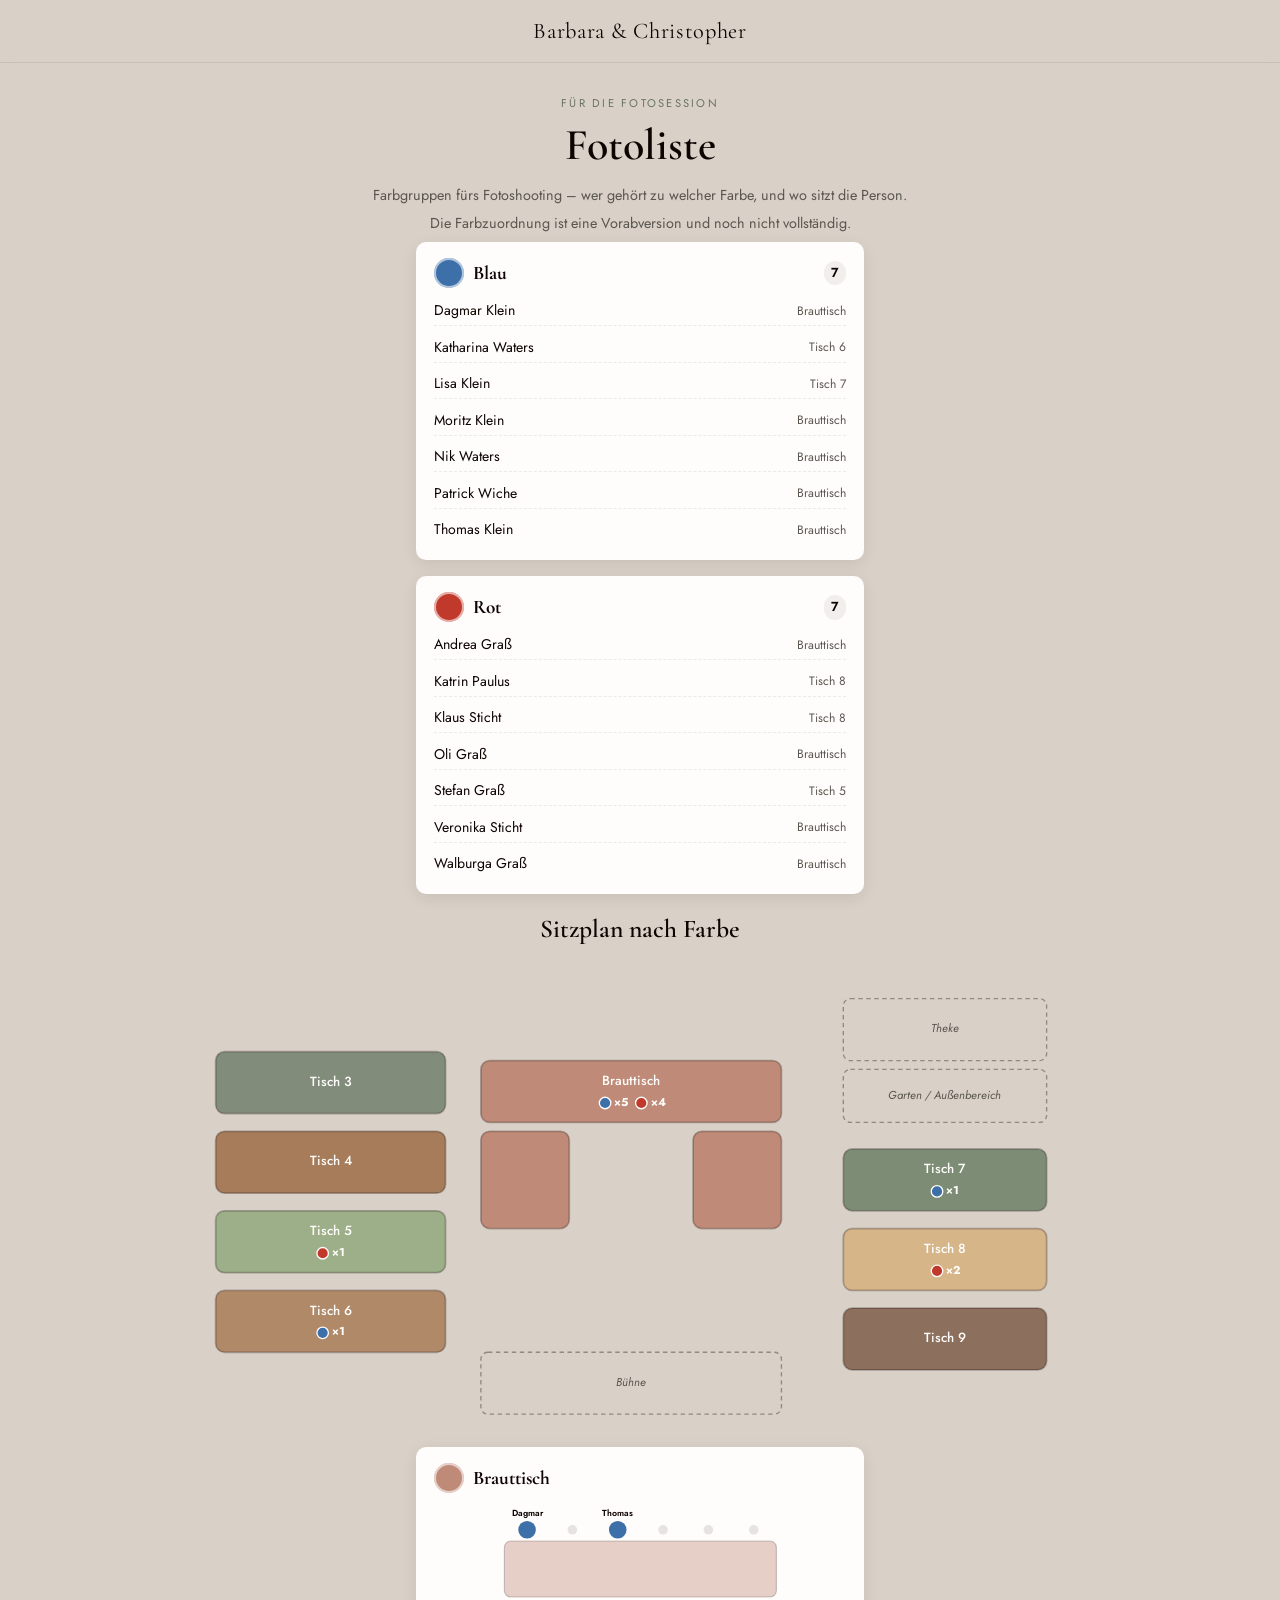
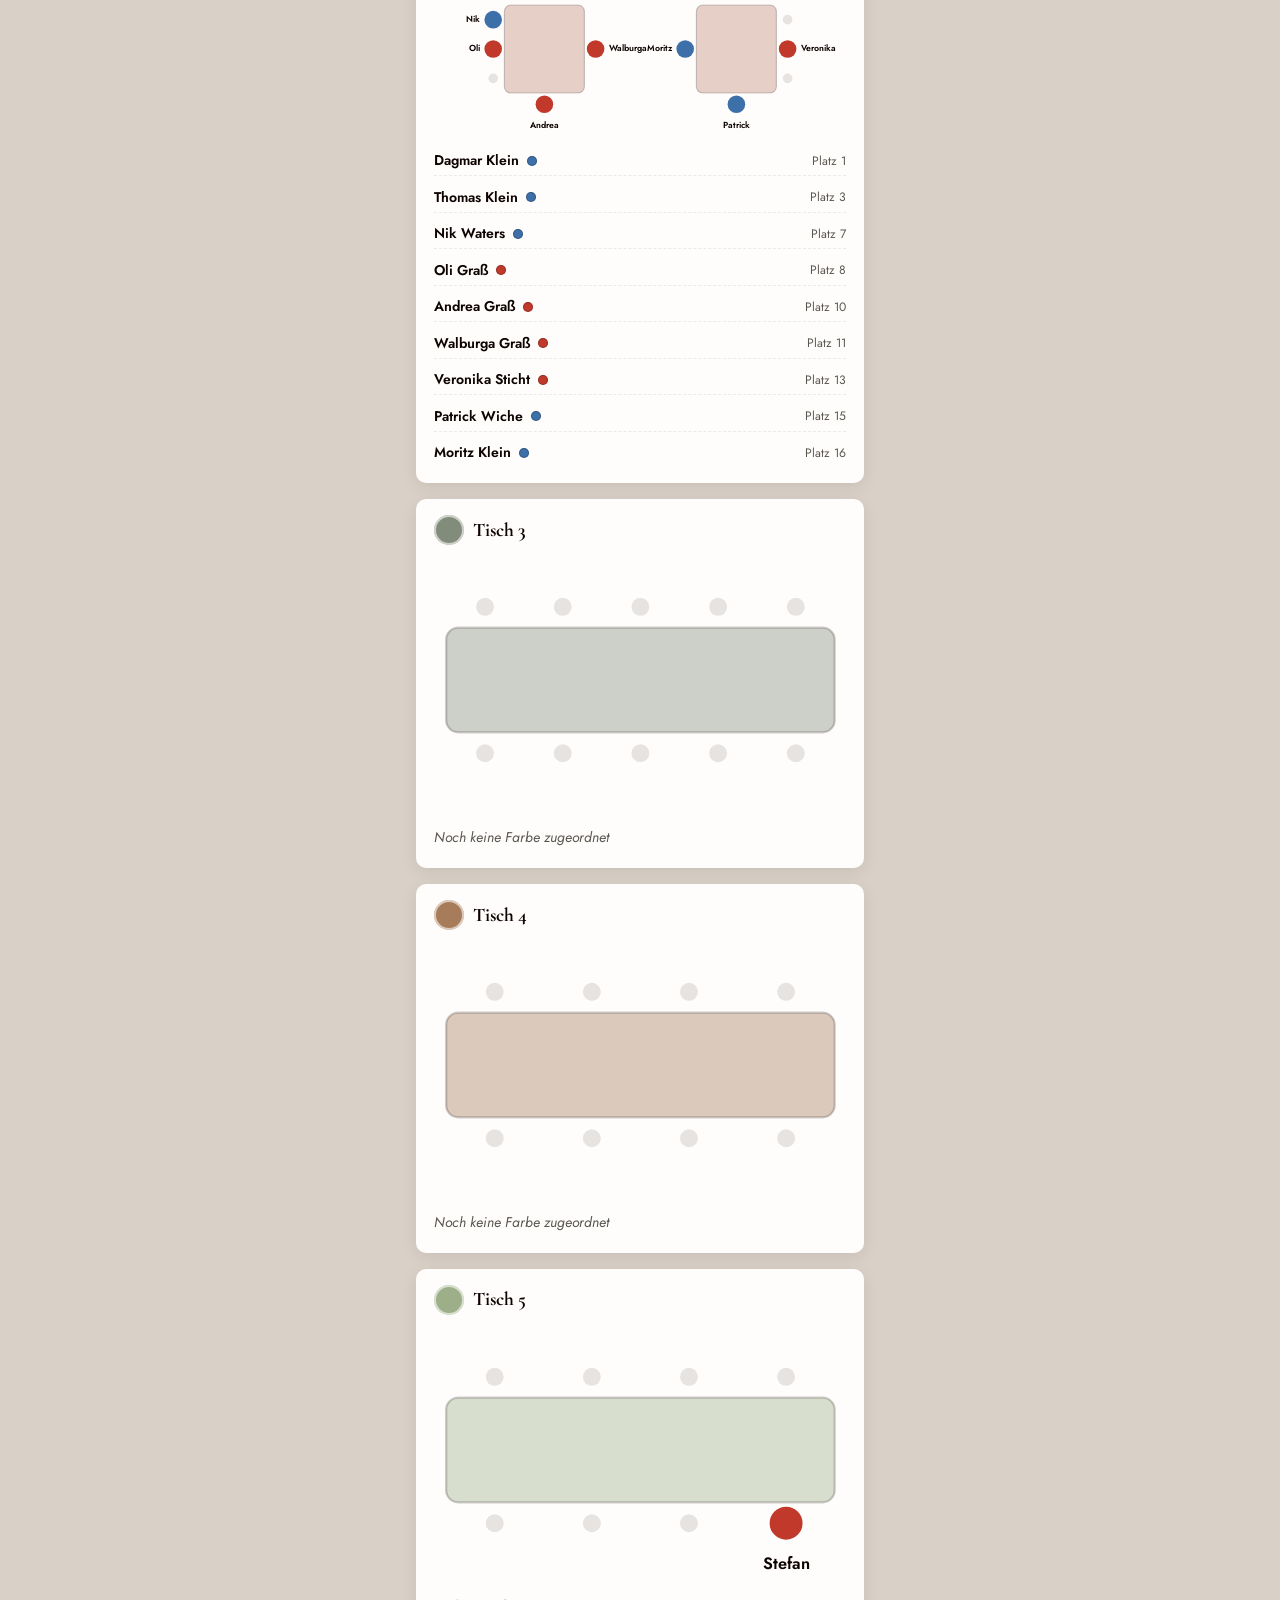
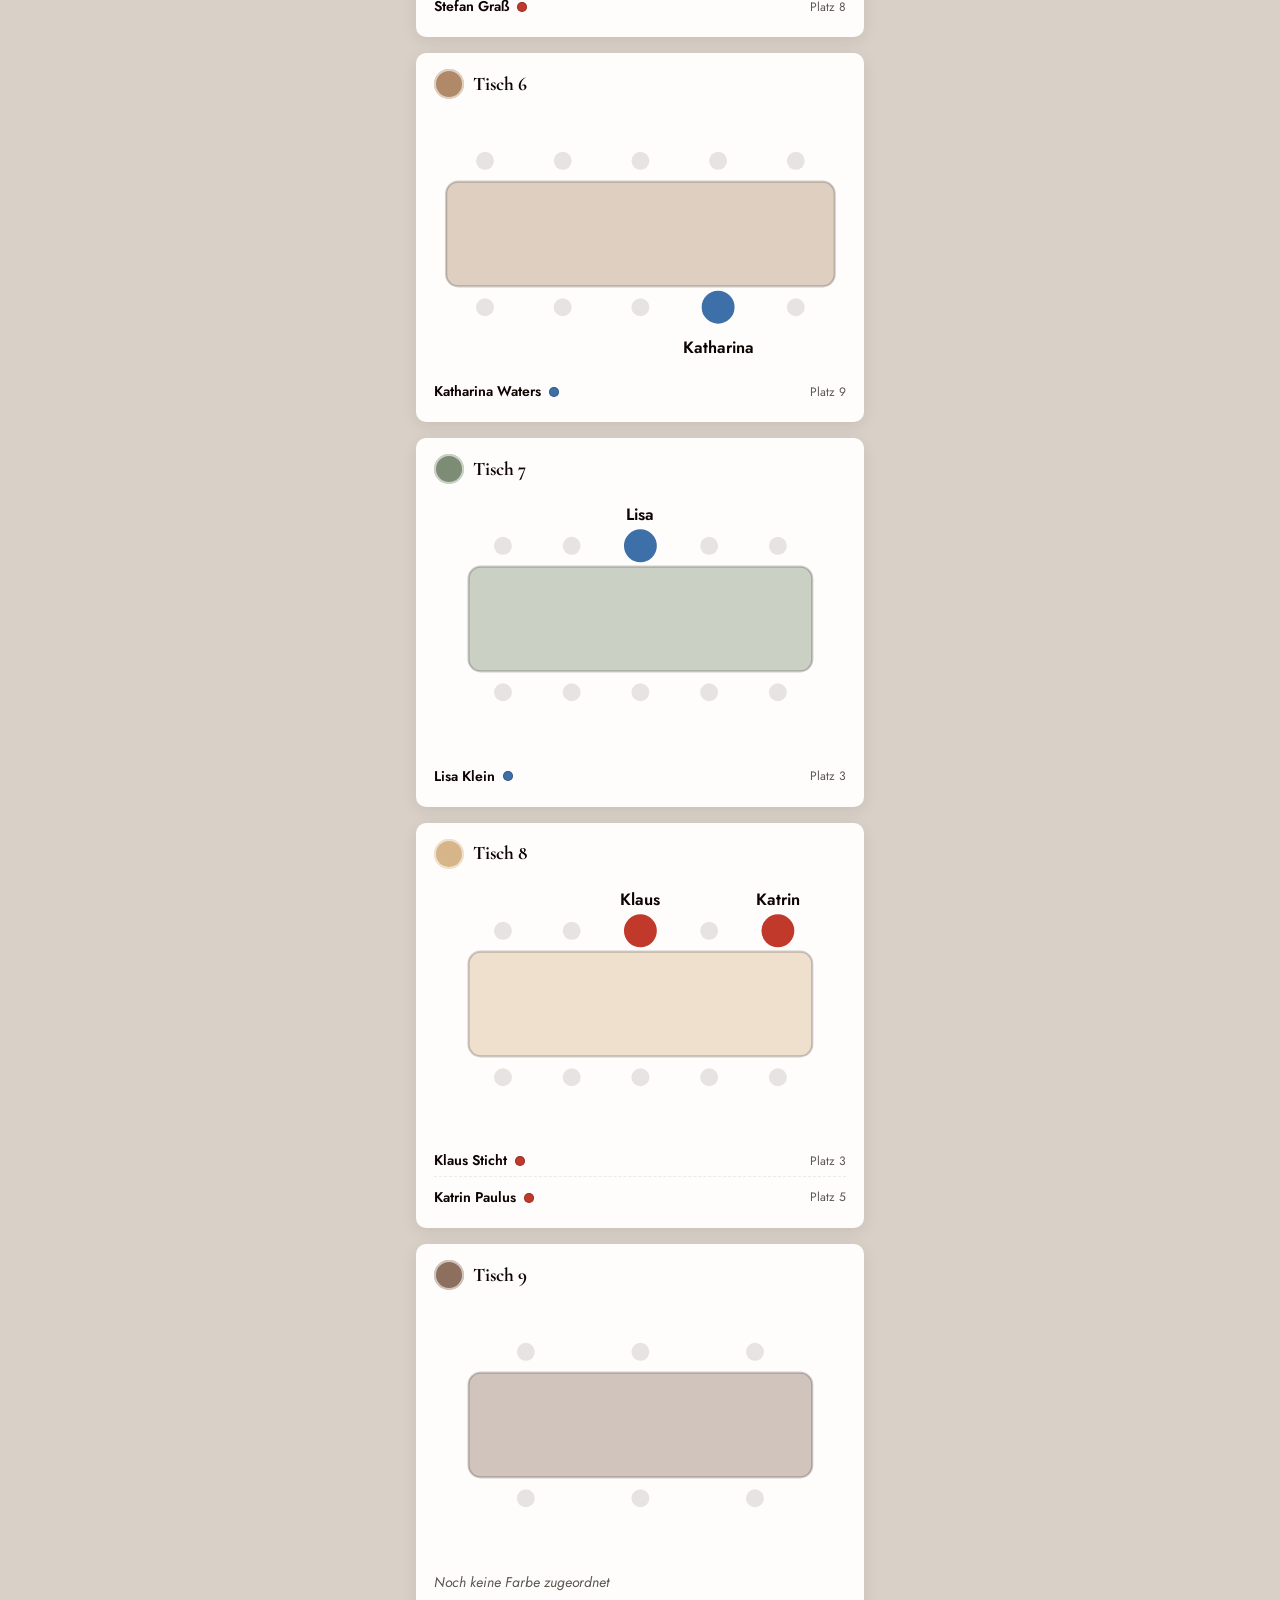
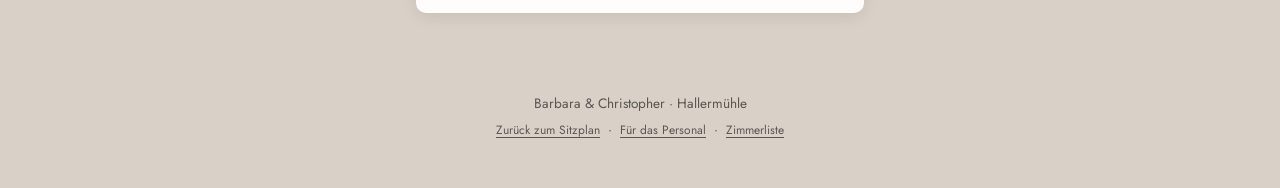
==== fotoliste.html @ c72dbd55 "Add Fotoliste page for photo-session color groups - seating-data.js: add optional colors[] to guests" ====
<!DOCTYPE html>
<html lang="de">
<head>
  <meta charset="UTF-8">
  <meta name="viewport" content="width=device-width, initial-scale=1.0">
  <title>Fotoliste – Barbara & Christopher</title>
  <link rel="stylesheet" href="styles.css">
</head>
<body>
  <header class="site-header">
    <span class="brand">Barbara &amp; Christopher</span>
  </header>

  <main class="wide">
    <div class="page-title">
      <div class="eyebrow">Für die Fotosession</div>
      <h1>Fotoliste</h1>
      <p>Farbgruppen fürs Fotoshooting – wer gehört zu welcher Farbe, und wo sitzt die Person.</p>
      <p class="legend-note">Die Farbzuordnung ist eine Vorabversion und noch nicht vollständig.</p>
    </div>

    <div class="staff-tables" id="color-groups"></div>

    <div class="page-title" style="padding-top: 1rem;">
      <h1 style="font-size: 1.6rem;">Sitzplan nach Farbe</h1>
    </div>

    <div class="floorplan-wrap">
      <svg id="photo-floorplan-svg" viewBox="0 0 1000 520" role="img" aria-label="Übersicht: Fotogruppen-Farben je Tisch"></svg>
    </div>

    <div class="staff-tables" id="photo-tables"></div>
  </main>

  <footer class="site-footer">
    Barbara &amp; Christopher · Hallermühle<br>
    <a href="index.html" class="staff-link">Zurück zum Sitzplan</a>
    &nbsp;·&nbsp;
    <a href="personal.html" class="staff-link">Für das Personal</a>
    &nbsp;·&nbsp;
    <a href="zimmerliste.html" class="staff-link">Zimmerliste</a>
  </footer>

  <script src="seating-data.js"></script>
  <script src="fotoliste.js"></script>
</body>
</html>
---- styles.css ----
@import url("https://fonts.googleapis.com/css2?family=Cormorant+Garamond:ital,wght@0,400;0,600;1,500&family=Jost:wght@400;500;600&display=swap");

:root {
  --sage-dark: #697363;
  --sage: #828c7b;
  --cream: #d9d0c7;
  --rose: #bf8b78;
  --ink: #0d0300;

  --bg: var(--cream);
  --surface: #fffdfb;
  --text: var(--ink);
  --text-muted: #5a5650;
  --accent: var(--rose);
  --accent-dark: var(--sage-dark);

  --font-display: "Cormorant Garamond", serif;
  --font-body: "Jost", system-ui, sans-serif;

  --radius: 10px;
  --shadow: 0 4px 16px rgba(13, 3, 0, 0.08);
}

* {
  box-sizing: border-box;
  margin: 0;
  padding: 0;
}

html {
  scroll-behavior: smooth;
  overflow-x: hidden;
}

body {
  font-family: var(--font-body);
  color: var(--text);
  background: var(--bg);
  line-height: 1.5;
  -webkit-font-smoothing: antialiased;
  overflow-x: hidden;
  width: 100%;
}

a {
  color: inherit;
}

img {
  max-width: 100%;
  display: block;
}

/* ---------- Layout shell ---------- */

.site-header {
  position: sticky;
  top: 0;
  z-index: 20;
  display: flex;
  align-items: center;
  justify-content: center;
  padding: 0.9rem 1.25rem;
  background: rgba(217, 208, 199, 0.92);
  backdrop-filter: blur(6px);
  border-bottom: 1px solid rgba(13, 3, 0, 0.08);
}

.site-header .brand {
  font-family: var(--font-display);
  font-size: 1.4rem;
  letter-spacing: 0.03em;
}

main {
  max-width: 720px;
  margin: 0 auto;
  padding: 0 1rem 3rem;
}

main.wide {
  max-width: 1000px;
}

footer.site-footer {
  text-align: center;
  padding: 2rem 1rem 3rem;
  color: var(--text-muted);
  font-size: 0.85rem;
}

.staff-link {
  display: inline-block;
  margin-top: 0.5rem;
  font-size: 0.75rem;
  color: var(--text-muted);
  text-decoration: underline;
  text-underline-offset: 3px;
}

/* ---------- Sitzplan page ---------- */

.page-title {
  text-align: center;
  padding: 2rem 1rem 0.5rem;
}

.page-title .eyebrow {
  text-transform: uppercase;
  letter-spacing: 0.2em;
  font-size: 0.7rem;
  color: var(--accent-dark);
}

.page-title h1 {
  font-family: var(--font-display);
  font-size: clamp(2rem, 7vw, 2.75rem);
  font-weight: 600;
}

.page-title p {
  color: var(--text-muted);
  font-size: 0.9rem;
  margin-top: 0.4rem;
}

.search-wrap {
  position: sticky;
  top: 62px;
  z-index: 15;
  background: var(--bg);
  padding: 1rem 0 0.75rem;
}

.search-box {
  position: relative;
  max-width: 480px;
  margin: 0 auto;
}

.search-box input {
  width: 100%;
  font-family: var(--font-body);
  font-size: 1rem;
  padding: 0.85rem 1rem 0.85rem 2.6rem;
  border-radius: 999px;
  border: 1.5px solid rgba(13, 3, 0, 0.15);
  background: var(--surface);
  color: var(--text);
  box-shadow: var(--shadow);
}

.search-box input:focus {
  outline: none;
  border-color: var(--accent);
}

.search-box svg {
  position: absolute;
  left: 0.95rem;
  top: 50%;
  transform: translateY(-50%);
  width: 18px;
  height: 18px;
  color: var(--text-muted);
  pointer-events: none;
}

.search-results {
  max-width: 480px;
  margin: 0.6rem auto 0;
}

.search-result-card {
  display: flex;
  align-items: center;
  gap: 0.85rem;
  background: var(--surface);
  border-radius: var(--radius);
  box-shadow: var(--shadow);
  padding: 0.8rem 1rem;
  margin-bottom: 0.5rem;
  cursor: pointer;
  border: 1.5px solid transparent;
  transition: border-color 0.15s ease;
}

.search-result-card:hover,
.search-result-card:focus-visible {
  border-color: var(--accent);
}

.result-swatch {
  width: 30px;
  height: 30px;
  border-radius: 50%;
  flex-shrink: 0;
  box-shadow: inset 0 0 0 2px rgba(255, 255, 255, 0.6);
}

.result-info .result-name {
  font-weight: 500;
  font-size: 0.95rem;
}

.result-info .result-table {
  font-size: 0.82rem;
  color: var(--text-muted);
}

.result-tags {
  margin-left: auto;
  display: flex;
  gap: 0.3rem;
  flex-wrap: wrap;
}

.tag {
  font-size: 0.68rem;
  padding: 0.15rem 0.5rem;
  border-radius: 999px;
  background: rgba(105, 115, 99, 0.14);
  color: var(--accent-dark);
  white-space: nowrap;
}

.no-results {
  text-align: center;
  color: var(--text-muted);
  font-size: 0.9rem;
  padding: 0.75rem;
}

.floorplan-wrap {
  max-width: 900px;
  margin: 1.5rem auto 0;
  padding: 0 0.5rem;
  overflow-x: auto;
}

.floorplan-wrap svg {
  width: 100%;
  height: auto;
  min-width: 480px;
}

.table-shape {
  cursor: pointer;
  stroke: rgba(13, 3, 0, 0.25);
  stroke-width: 2;
  transition: filter 0.15s ease, transform 0.2s ease;
  transform-origin: center;
}

.table-shape:hover {
  filter: brightness(1.08);
}

.table-shape.highlighted {
  animation: pulse-glow 1.1s ease-in-out infinite;
  stroke: var(--ink);
  stroke-width: 3;
}

@keyframes pulse-glow {
  0%, 100% { filter: brightness(1) drop-shadow(0 0 0 rgba(13,3,0,0)); }
  50% { filter: brightness(1.18) drop-shadow(0 0 10px rgba(13,3,0,0.35)); }
}

.table-label {
  font-family: var(--font-body);
  font-size: 15px;
  font-weight: 500;
  fill: var(--surface);
  pointer-events: none;
  text-anchor: middle;
  dominant-baseline: middle;
}

.table-sublabel {
  font-family: var(--font-body);
  font-size: 11px;
  fill: rgba(255, 255, 255, 0.85);
  pointer-events: none;
  text-anchor: middle;
  dominant-baseline: middle;
}

.landmark-shape {
  fill: none;
  stroke: rgba(13, 3, 0, 0.35);
  stroke-width: 1.5;
  stroke-dasharray: 5 4;
}

.landmark-label {
  font-family: var(--font-body);
  font-size: 13px;
  font-style: italic;
  fill: var(--text-muted);
  text-anchor: middle;
  dominant-baseline: middle;
}

.legend-note {
  text-align: center;
  font-size: 0.82rem;
  color: var(--text-muted);
  margin: 0.75rem auto 0;
  max-width: 480px;
}

.table-detail {
  max-width: 480px;
  margin: 1.25rem auto 0;
  background: var(--surface);
  border-radius: var(--radius);
  box-shadow: var(--shadow);
  padding: 1.1rem 1.2rem;
  display: none;
}

.table-detail.visible {
  display: block;
}

.table-detail-header {
  display: flex;
  align-items: center;
  gap: 0.6rem;
  margin-bottom: 0.6rem;
}

.table-detail-header .result-swatch {
  width: 22px;
  height: 22px;
}

.table-detail-header h3 {
  font-family: var(--font-display);
  font-size: 1.3rem;
}

.table-detail-header .cap {
  margin-left: auto;
  font-size: 0.8rem;
  color: var(--text-muted);
}

.seat-diagram-wrap {
  margin: 0 -0.2rem 0.9rem;
}

#seat-diagram-svg {
  width: 100%;
  height: auto;
  max-height: 320px;
  display: block;
}

.seat-table-shape {
  fill-opacity: 0.5;
  stroke: rgba(13, 3, 0, 0.2);
  stroke-width: 1.5;
}

.seat-circle {
  fill: var(--surface);
  stroke: var(--accent-dark);
  stroke-width: 2;
}

.seat-circle.seat-empty {
  fill: transparent;
  stroke: rgba(13, 3, 0, 0.25);
  stroke-dasharray: 2 2;
}

.seat-circle.seat-highlighted {
  fill: var(--accent);
  stroke: var(--ink);
  stroke-width: 2.5;
  animation: pulse-glow 1.1s ease-in-out infinite;
}

.seat-label {
  font-family: var(--font-body);
  font-size: 10px;
  fill: var(--text);
  pointer-events: none;
}

.seat-label-highlighted {
  font-weight: 600;
  font-size: 11px;
  fill: var(--ink);
}

.guest-highlighted {
  font-weight: 600;
  color: var(--ink);
}

.table-guest-list {
  list-style: none;
  display: grid;
  gap: 0.4rem;
}

.table-guest-list li {
  display: flex;
  align-items: center;
  gap: 0.5rem;
  font-size: 0.9rem;
  padding: 0.25rem 0;
  border-bottom: 1px dashed rgba(13, 3, 0, 0.08);
}

.table-guest-list li:last-child {
  border-bottom: none;
}

.directory-toggle {
  display: block;
  text-align: center;
  margin: 2rem auto 0;
  background: none;
  border: none;
  color: var(--accent-dark);
  font-family: var(--font-body);
  font-size: 0.9rem;
  text-decoration: underline;
  text-underline-offset: 3px;
  cursor: pointer;
}

.directory {
  display: none;
  margin-top: 1.25rem;
}

.directory.visible {
  display: block;
}

.directory-table {
  margin-bottom: 1.5rem;
}

.directory-table h3 {
  font-family: var(--font-display);
  font-size: 1.15rem;
  display: flex;
  align-items: center;
  gap: 0.5rem;
  margin-bottom: 0.5rem;
}

@media (max-width: 400px) {
  .site-header .brand {
    font-size: 1.15rem;
  }
}

/* ---------- Staff page ---------- */

:root {
  --vegan: #4f7942;
  --veggie: #cb8a3d;
}

.staff-summary {
  display: flex;
  justify-content: center;
  gap: 0.75rem;
  max-width: 480px;
  margin: 0 auto 1.5rem;
  padding: 0 1rem;
}

.staff-stat {
  flex: 1;
  background: var(--surface);
  border-radius: var(--radius);
  box-shadow: var(--shadow);
  padding: 0.75rem 0.5rem;
  text-align: center;
}

.staff-stat strong {
  display: block;
  font-family: var(--font-display);
  font-size: 1.6rem;
  color: var(--text);
}

.staff-stat span {
  font-size: 0.72rem;
  color: var(--text-muted);
}

.staff-stat-vegan strong {
  color: var(--vegan);
}

.staff-stat-veggie strong {
  color: var(--veggie);
}

.staff-tables {
  display: grid;
  gap: 1rem;
  max-width: 480px;
  margin: 0 auto;
  padding: 0 1rem;
}

.staff-card {
  background: var(--surface);
  border-radius: var(--radius);
  box-shadow: var(--shadow);
  padding: 1rem 1.1rem;
}

.staff-card-header {
  display: flex;
  align-items: center;
  gap: 0.6rem;
  margin-bottom: 0.5rem;
}

.staff-card-header h3 {
  font-family: var(--font-display);
  font-size: 1.2rem;
}

.staff-card-counts {
  margin-left: auto;
  display: flex;
  gap: 0.4rem;
  white-space: nowrap;
}

.staff-card-count {
  font-size: 0.82rem;
  font-weight: 600;
  padding: 0.15rem 0.45rem;
  border-radius: 999px;
  background: rgba(13, 3, 0, 0.06);
  color: var(--text);
}

.staff-card-count-vegan {
  background: rgba(79, 121, 66, 0.14);
  color: var(--vegan);
}

.staff-card-count-veggie {
  background: rgba(203, 138, 61, 0.16);
  color: var(--veggie);
}

.diet-badge {
  font-size: 0.75rem;
  font-weight: 600;
  padding: 0.2rem 0.55rem;
  border-radius: 999px;
  white-space: nowrap;
}

.diet-badge-vegan {
  background: rgba(79, 121, 66, 0.16);
  color: var(--vegan);
}

.diet-badge-veggie {
  background: rgba(203, 138, 61, 0.18);
  color: var(--veggie);
}

.staff-diagram {
  width: 100%;
  height: auto;
  max-height: 260px;
  display: block;
  margin-bottom: 0.6rem;
}

.staff-table-shape {
  fill-opacity: 0.4;
  stroke: rgba(13, 3, 0, 0.2);
  stroke-width: 1.5;
}

.staff-seat-circle {
  fill: rgba(13, 3, 0, 0.12);
  stroke: none;
}

.staff-seat-circle.staff-seat-vegan {
  fill: var(--vegan);
  stroke: var(--ink);
  stroke-width: 1.5;
}

.staff-seat-circle.staff-seat-veggie {
  fill: var(--veggie);
  stroke: var(--ink);
  stroke-width: 1.5;
}

.staff-seat-label {
  font-family: var(--font-body);
  font-size: 11px;
  font-weight: 600;
  fill: var(--text);
  pointer-events: none;
}

.staff-list {
  list-style: none;
  display: grid;
  gap: 0.4rem;
}

.staff-list li {
  display: flex;
  align-items: center;
  gap: 0.5rem;
  font-size: 0.88rem;
  padding: 0.25rem 0;
  border-bottom: 1px dashed rgba(13, 3, 0, 0.08);
}

.staff-list li:last-child {
  border-bottom: none;
}

.staff-list-empty {
  color: var(--text-muted);
  font-style: italic;
  font-size: 0.85rem;
}

.staff-seat {
  margin-left: auto;
  font-size: 0.76rem;
  color: var(--text-muted);
  white-space: nowrap;
}

#staff-floorplan-svg .table-shape,
#photo-floorplan-svg .table-shape {
  cursor: default;
}

#staff-floorplan-svg .table-shape:hover,
#photo-floorplan-svg .table-shape:hover {
  filter: none;
}

.overview-badge-count {
  font-family: var(--font-body);
  font-size: 13px;
  font-weight: 700;
  fill: var(--surface);
  dominant-baseline: middle;
}

.diet-icon {
  width: 14px;
  height: 14px;
  vertical-align: -2px;
  display: inline-block;
}

.color-dot {
  width: 10px;
  height: 10px;
  border-radius: 50%;
  flex-shrink: 0;
  box-shadow: inset 0 0 0 1px rgba(13, 3, 0, 0.25);
}

.photo-seat-circle,
.photo-seat-slice {
  stroke: none;
}

.photo-seat-outline {
  fill: none;
  stroke: var(--ink);
  stroke-width: 1.5;
}

.photo-seat-empty {
  fill: rgba(13, 3, 0, 0.1);
}
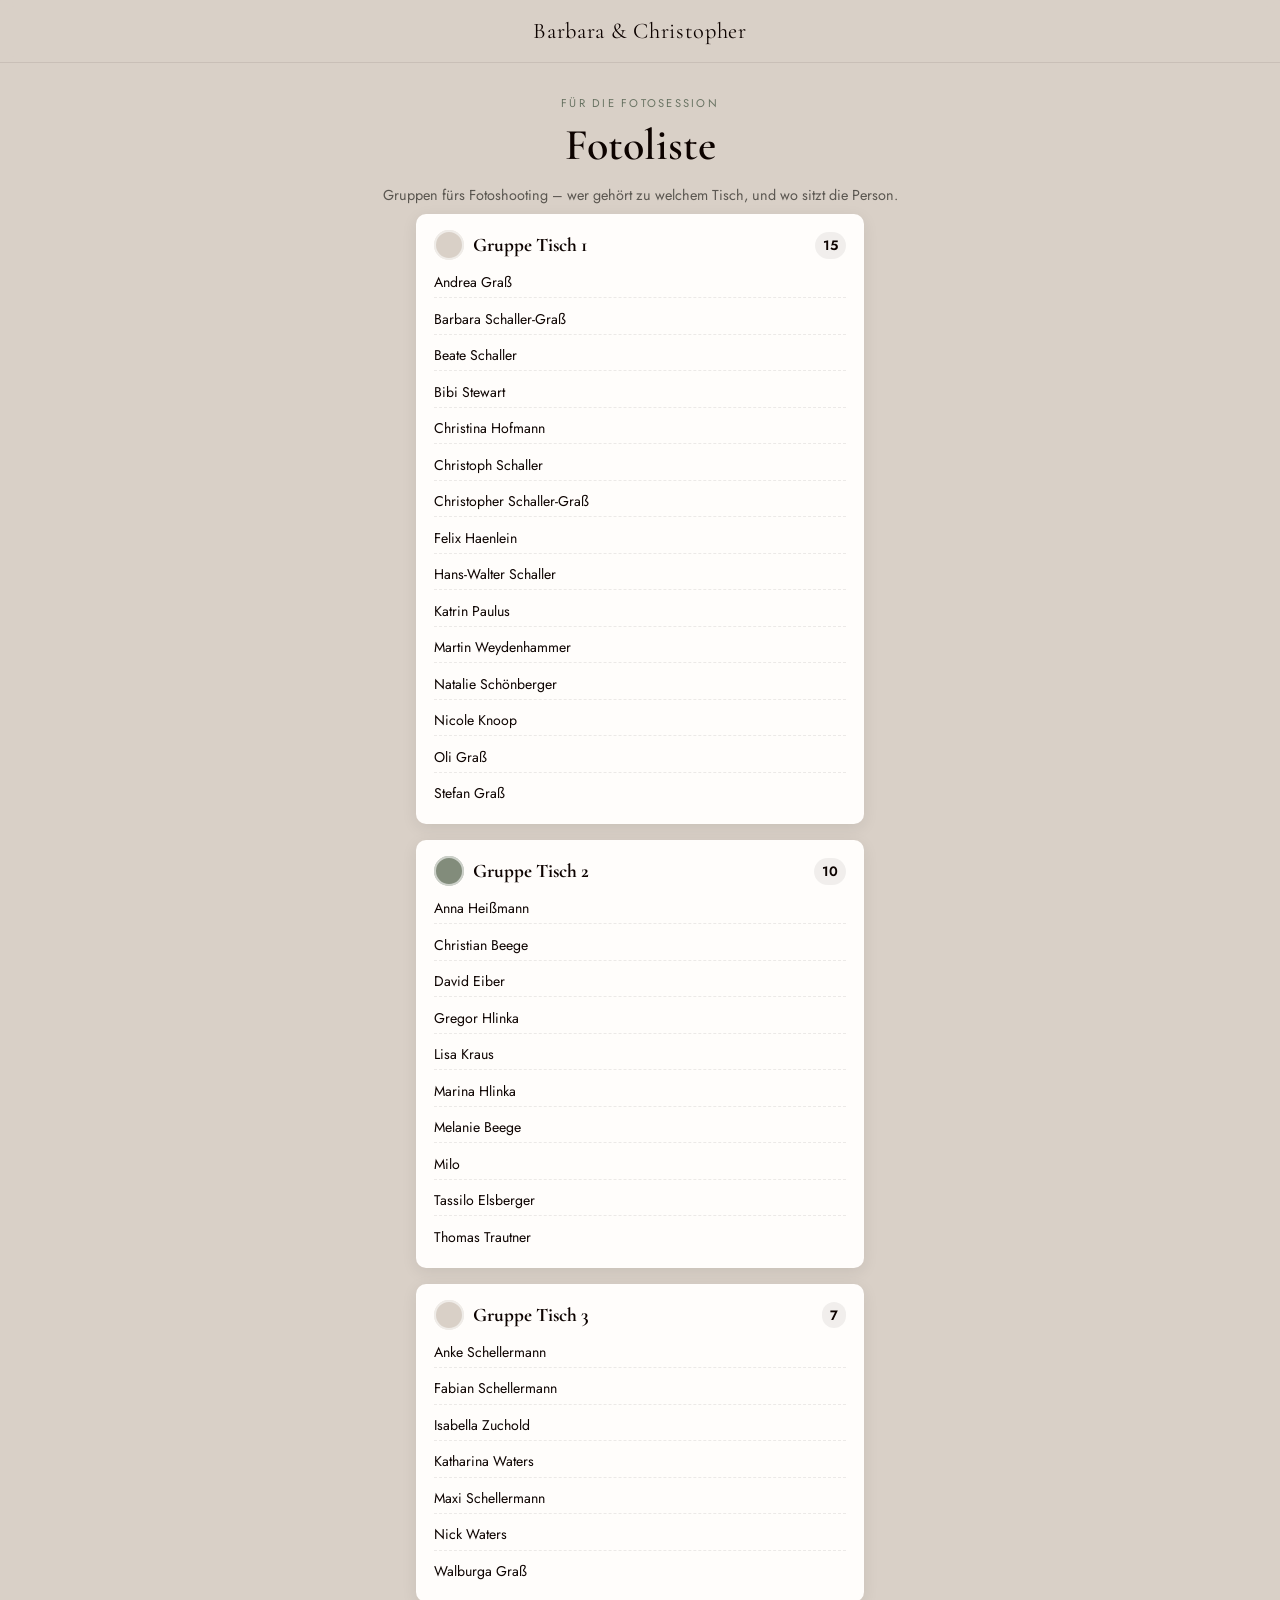
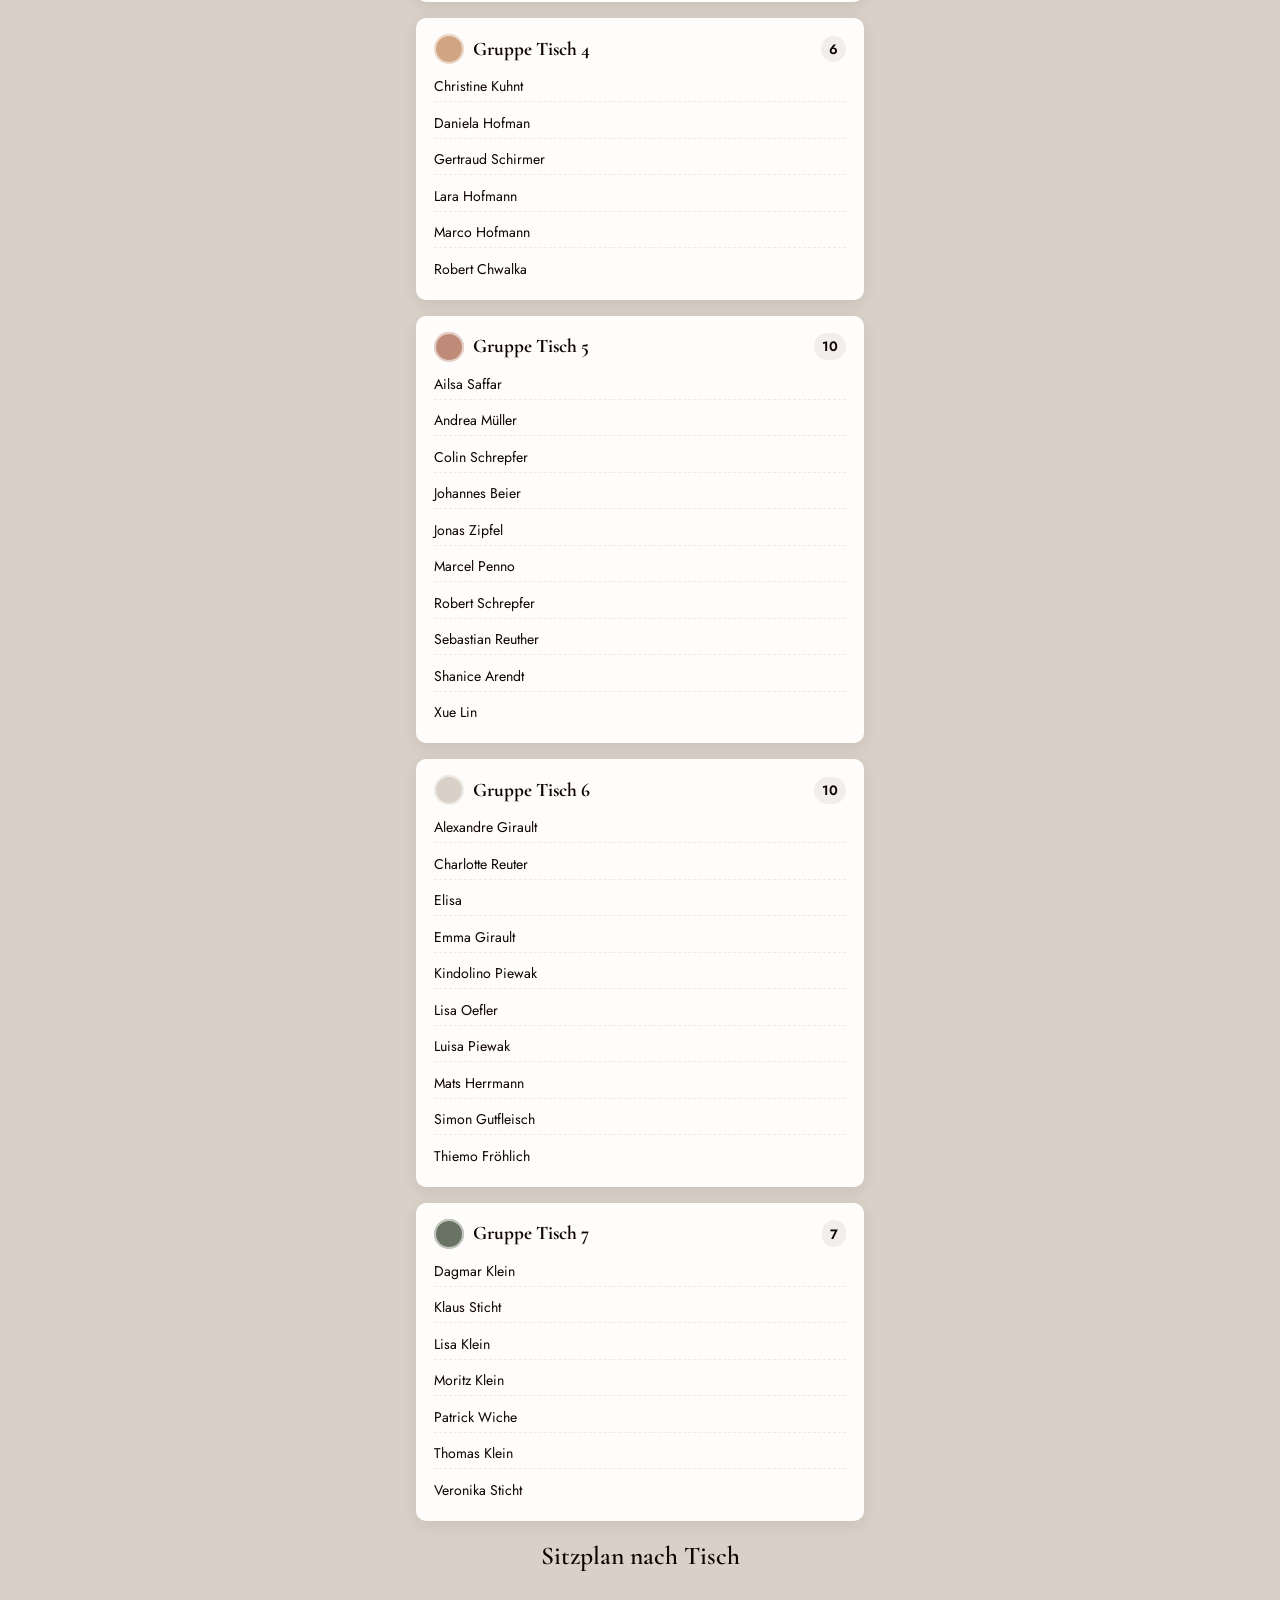
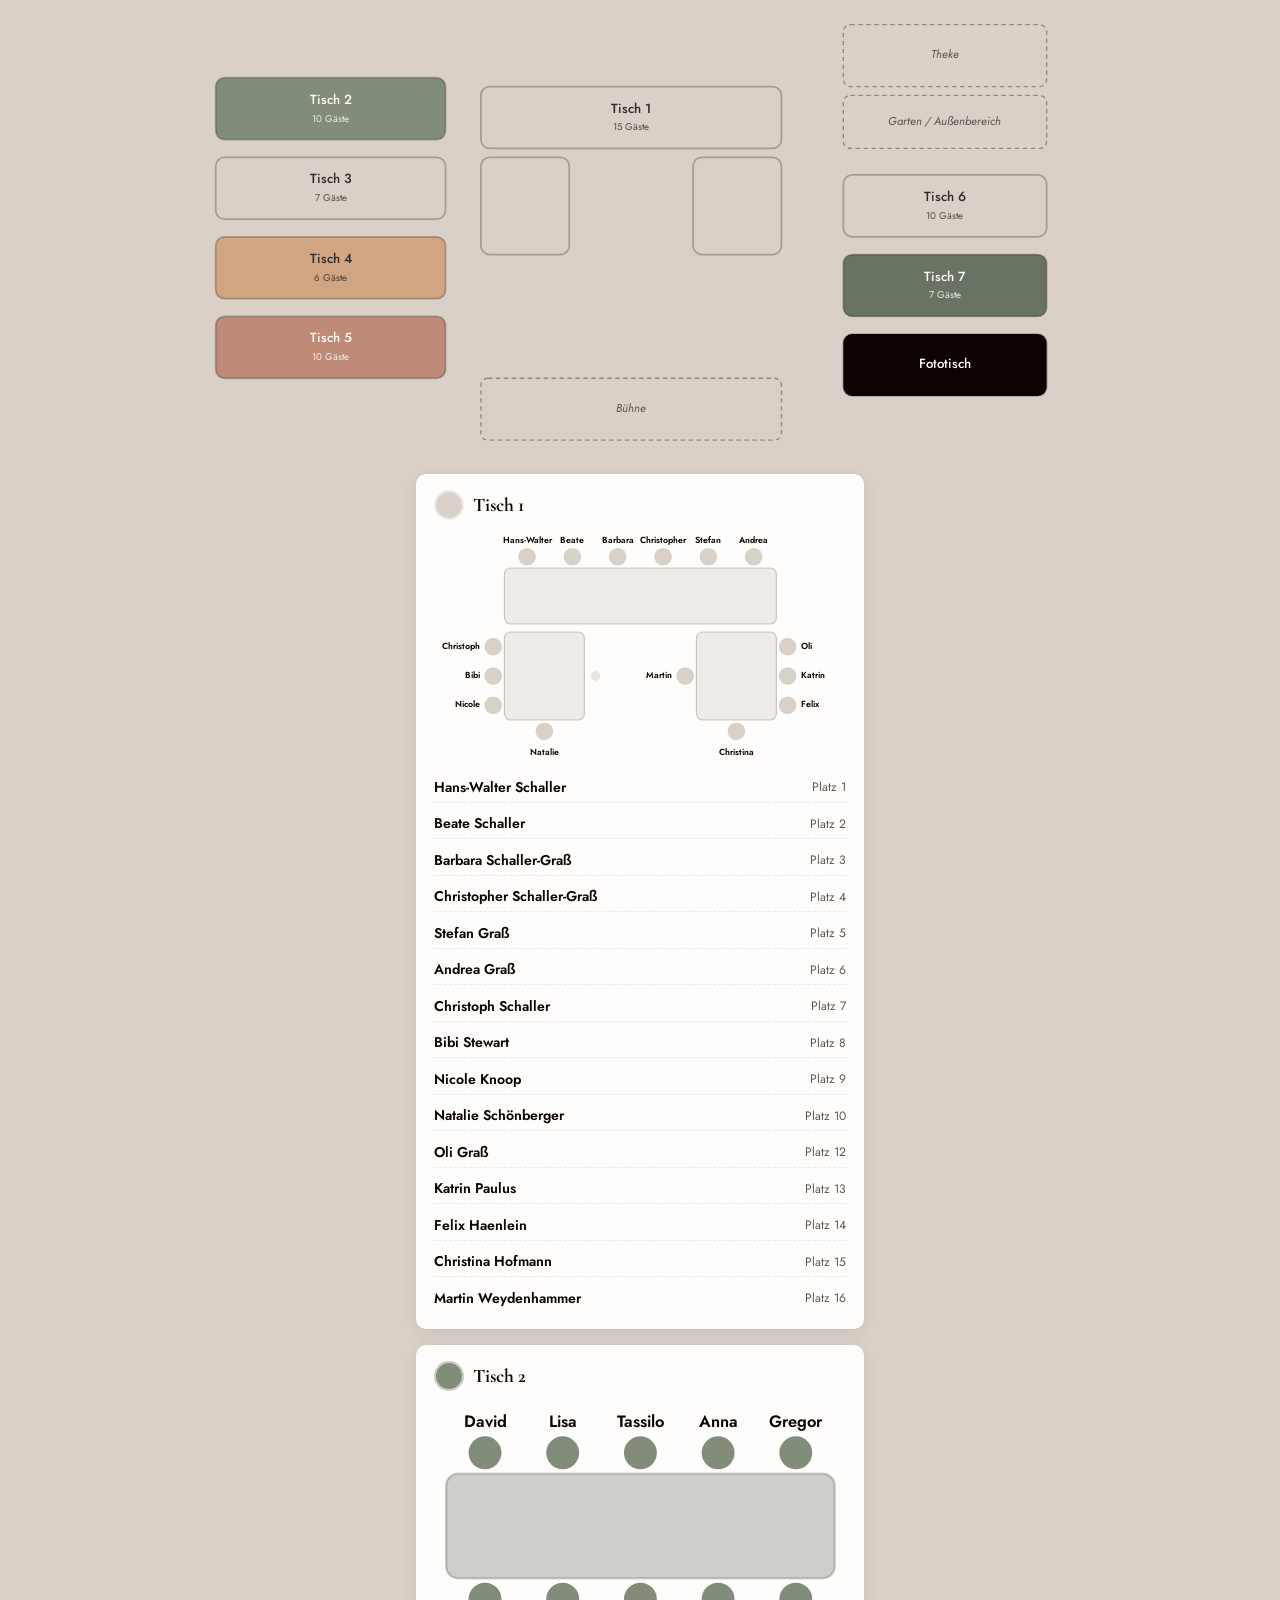
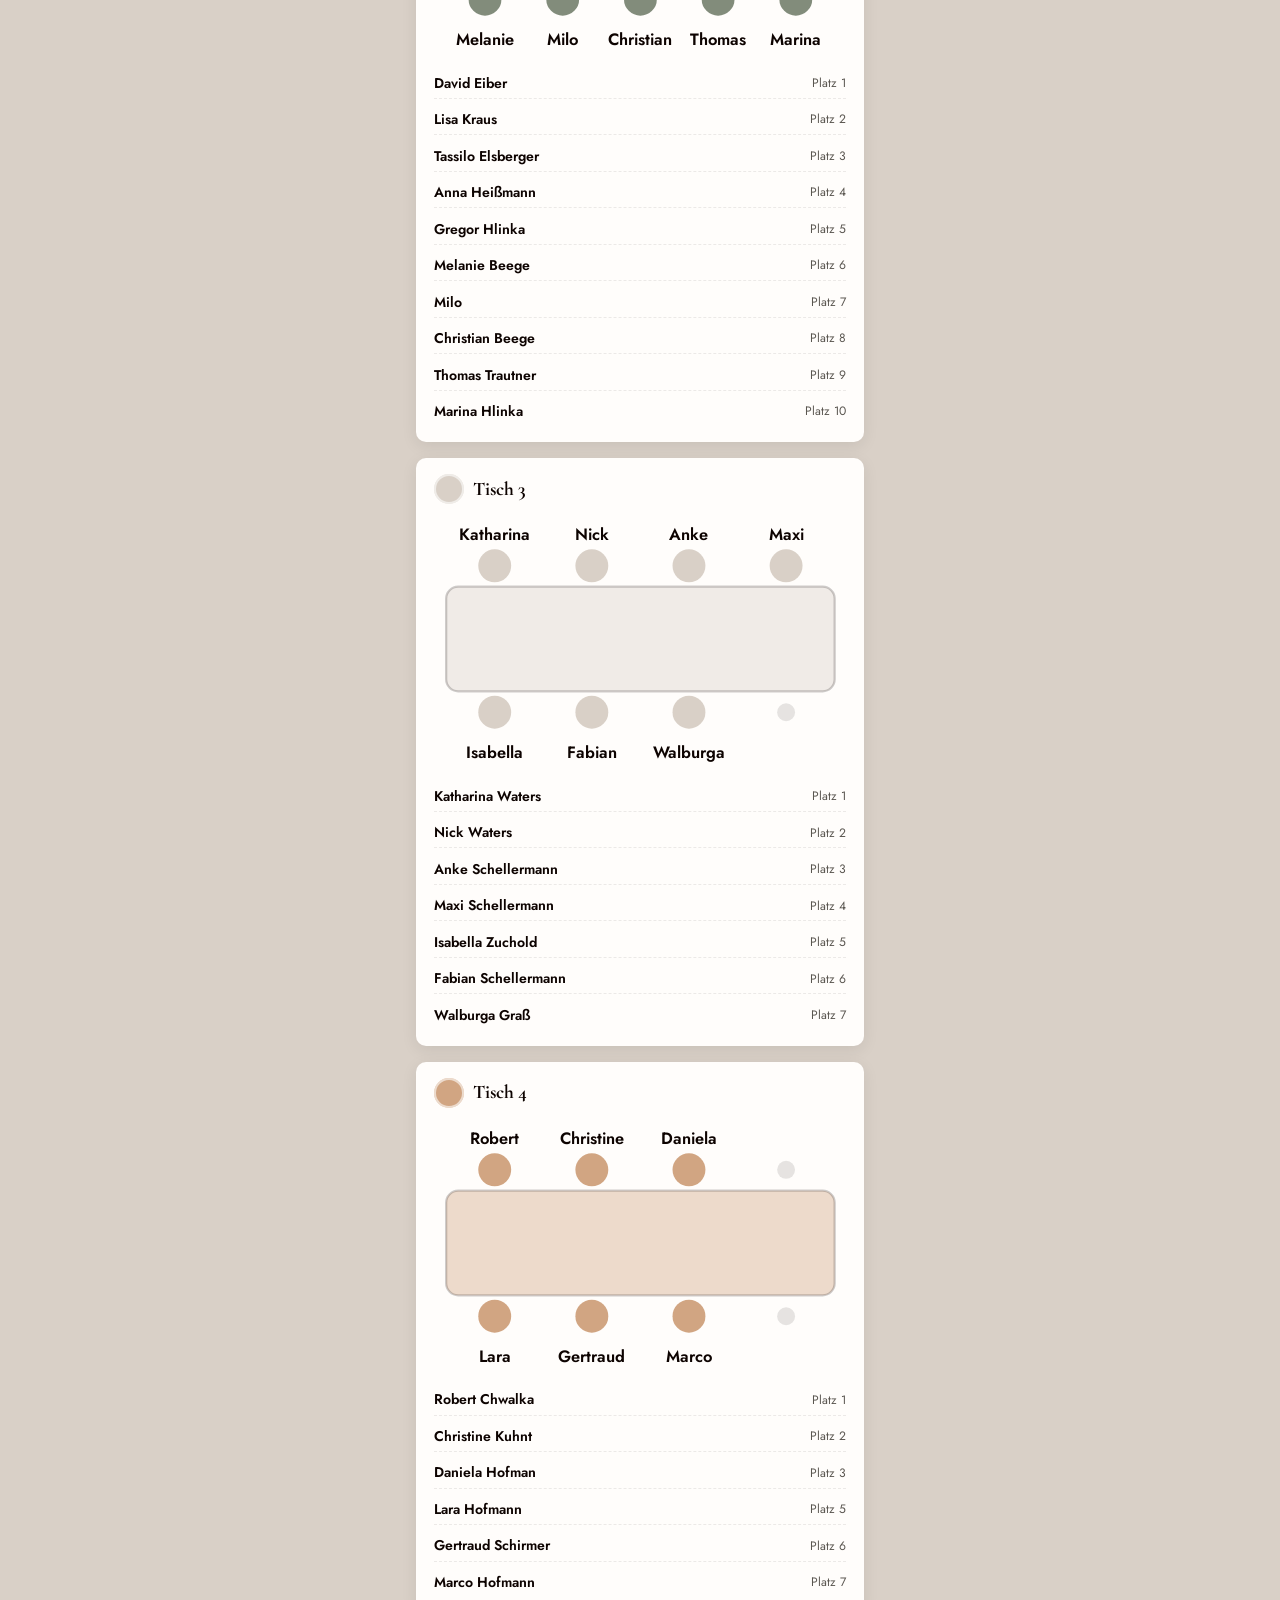
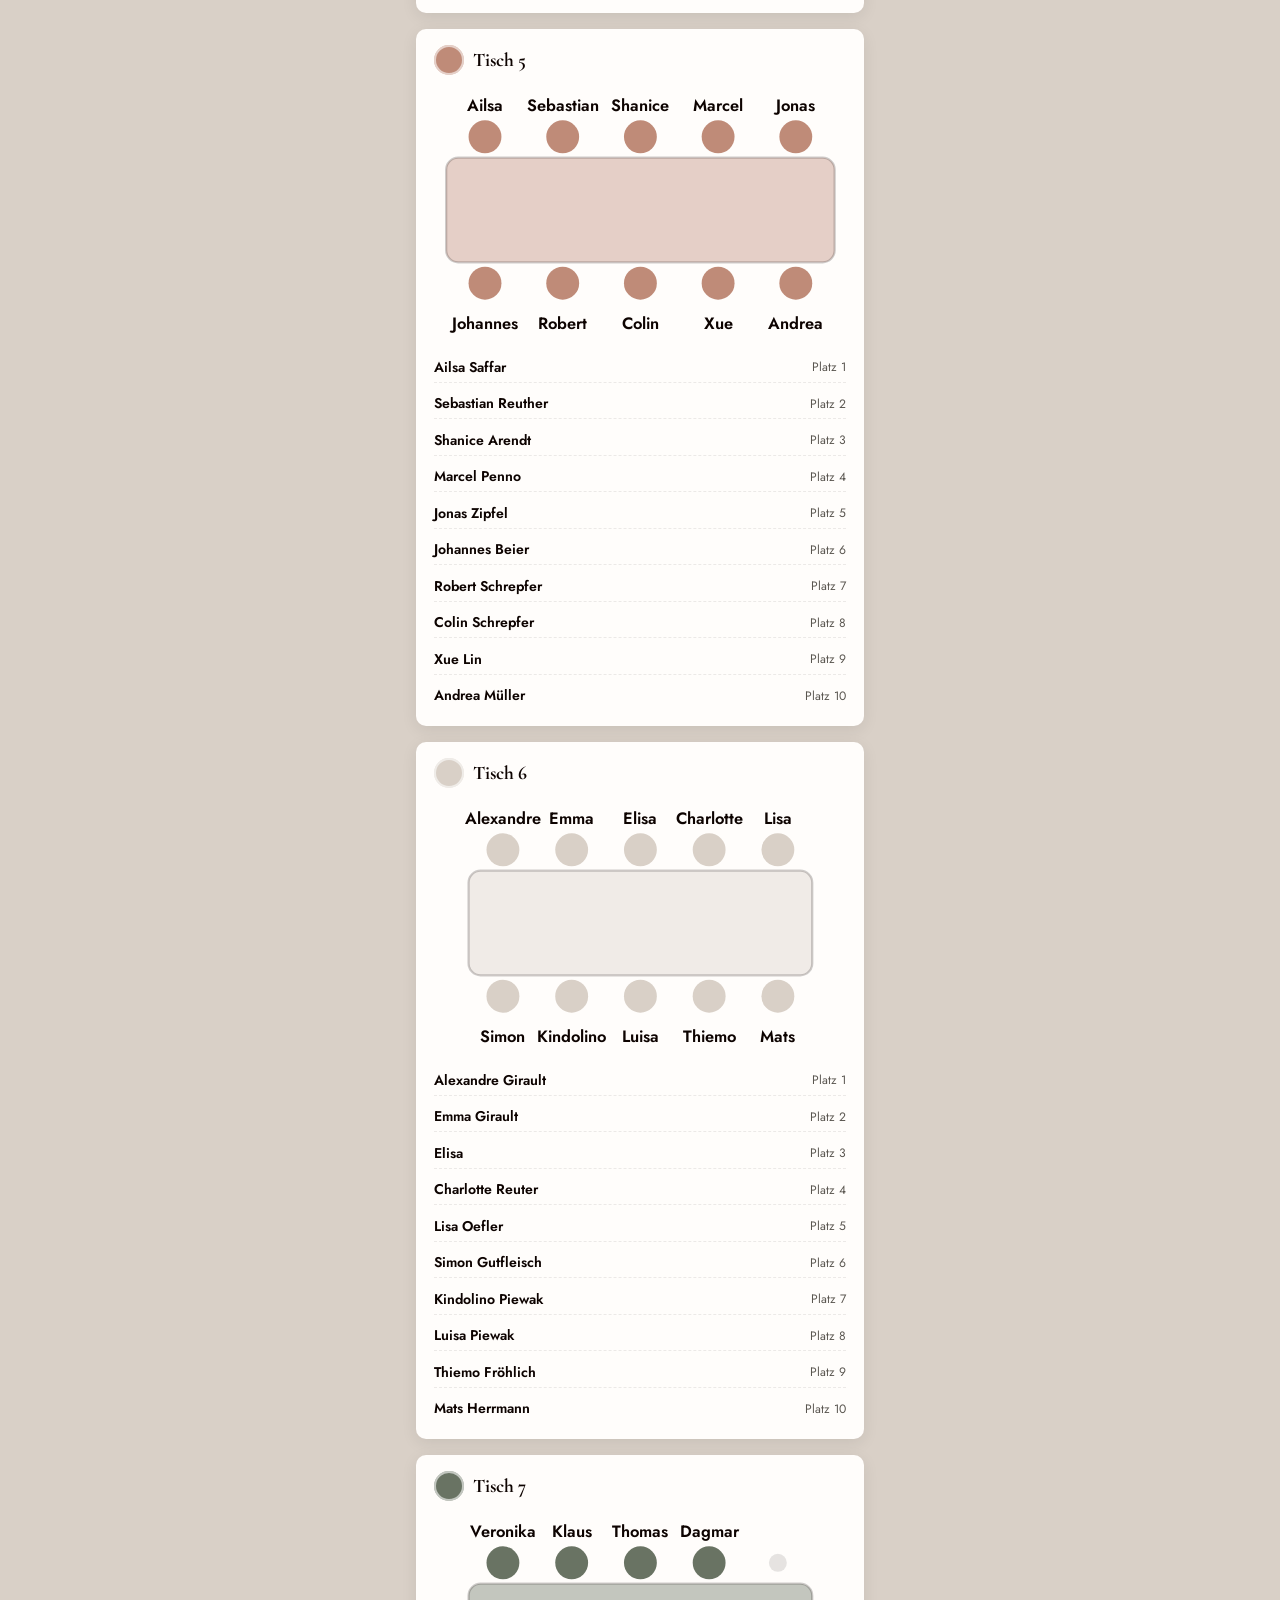
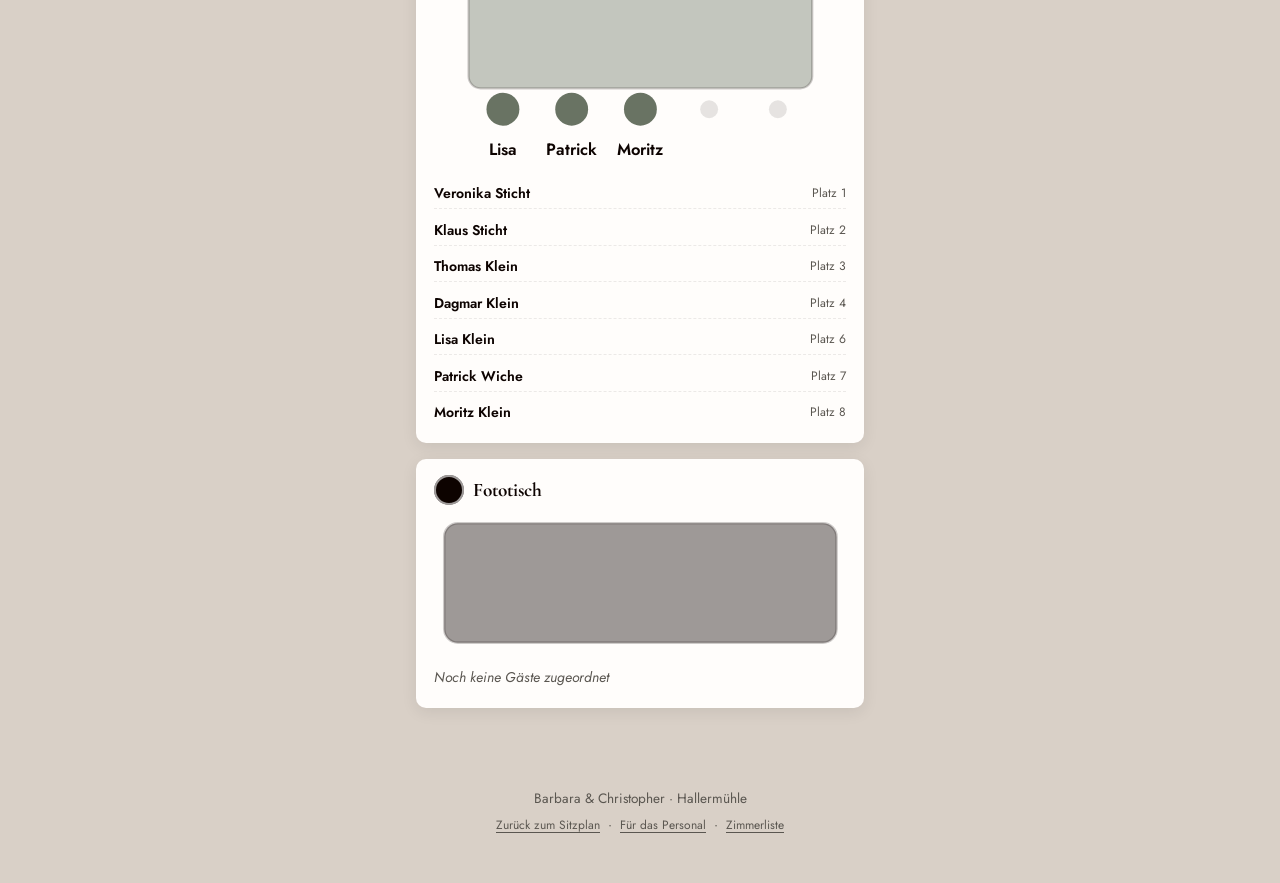
==== commit f8eb7a97: "Renumber tables (Brauttisch becomes Tisch 1), retire Fototisch's seats, and tie photo-session groups" ====
--- a/fotoliste.html
+++ b/fotoliste.html
@@ -15,18 +15,17 @@
     <div class="page-title">
       <div class="eyebrow">Für die Fotosession</div>
       <h1>Fotoliste</h1>
-      <p>Farbgruppen fürs Fotoshooting – wer gehört zu welcher Farbe, und wo sitzt die Person.</p>
-      <p class="legend-note">Die Farbzuordnung ist eine Vorabversion und noch nicht vollständig.</p>
+      <p>Gruppen fürs Fotoshooting – wer gehört zu welchem Tisch, und wo sitzt die Person.</p>
     </div>
 
     <div class="staff-tables" id="color-groups"></div>
 
     <div class="page-title" style="padding-top: 1rem;">
-      <h1 style="font-size: 1.6rem;">Sitzplan nach Farbe</h1>
+      <h1 style="font-size: 1.6rem;">Sitzplan nach Tisch</h1>
     </div>
 
     <div class="floorplan-wrap">
-      <svg id="photo-floorplan-svg" viewBox="0 0 1000 520" role="img" aria-label="Übersicht: Fotogruppen-Farben je Tisch"></svg>
+      <svg id="photo-floorplan-svg" viewBox="0 0 1000 520" role="img" aria-label="Übersicht: Fotogruppen je Tisch"></svg>
     </div>
 
     <div class="staff-tables" id="photo-tables"></div>
--- a/styles.css
+++ b/styles.css
@@ -365,8 +365,7 @@
 }
 
 .seat-circle {
-  fill: var(--surface);
-  stroke: var(--accent-dark);
+  stroke: rgba(255, 255, 255, 0.85);
   stroke-width: 2;
 }
 
@@ -376,10 +375,10 @@
   stroke-dasharray: 2 2;
 }
 
-.seat-circle.seat-highlighted {
-  fill: var(--accent);
+.seat-highlight-ring {
+  fill: none;
   stroke: var(--ink);
-  stroke-width: 2.5;
+  stroke-width: 3;
   animation: pulse-glow 1.1s ease-in-out infinite;
 }
 
@@ -467,19 +466,21 @@
 :root {
   --vegan: #4f7942;
   --veggie: #cb8a3d;
+  --child: #d9a926;
 }
 
 .staff-summary {
   display: flex;
+  flex-wrap: wrap;
   justify-content: center;
-  gap: 0.75rem;
+  gap: 0.6rem;
   max-width: 480px;
   margin: 0 auto 1.5rem;
   padding: 0 1rem;
 }
 
 .staff-stat {
-  flex: 1;
+  flex: 1 1 130px;
   background: var(--surface);
   border-radius: var(--radius);
   box-shadow: var(--shadow);
@@ -505,6 +506,10 @@
 
 .staff-stat-veggie strong {
   color: var(--veggie);
+}
+
+.staff-stat-child strong {
+  color: var(--child);
 }
 
 .staff-tables {
@@ -542,9 +547,12 @@
 }
 
 .staff-card-count {
-  font-size: 0.82rem;
+  display: inline-flex;
+  align-items: center;
+  gap: 0.2rem;
+  font-size: 0.85rem;
   font-weight: 600;
-  padding: 0.15rem 0.45rem;
+  padding: 0.2rem 0.5rem;
   border-radius: 999px;
   background: rgba(13, 3, 0, 0.06);
   color: var(--text);
@@ -560,10 +568,18 @@
   color: var(--veggie);
 }
 
+.staff-card-count-child {
+  background: rgba(217, 169, 38, 0.18);
+  color: var(--child);
+}
+
 .diet-badge {
-  font-size: 0.75rem;
+  display: inline-flex;
+  align-items: center;
+  gap: 0.2rem;
+  font-size: 0.8rem;
   font-weight: 600;
-  padding: 0.2rem 0.55rem;
+  padding: 0.25rem 0.6rem;
   border-radius: 999px;
   white-space: nowrap;
 }
@@ -576,6 +592,11 @@
 .diet-badge-veggie {
   background: rgba(203, 138, 61, 0.18);
   color: var(--veggie);
+}
+
+.diet-badge-child {
+  background: rgba(217, 169, 38, 0.2);
+  color: var(--child);
 }
 
 .staff-diagram {
@@ -598,15 +619,21 @@
 }
 
 .staff-seat-circle.staff-seat-vegan {
-  fill: var(--vegan);
-  stroke: var(--ink);
-  stroke-width: 1.5;
+  fill: var(--surface);
+  stroke: var(--vegan);
+  stroke-width: 2.5;
 }
 
 .staff-seat-circle.staff-seat-veggie {
-  fill: var(--veggie);
-  stroke: var(--ink);
-  stroke-width: 1.5;
+  fill: var(--surface);
+  stroke: var(--veggie);
+  stroke-width: 2.5;
+}
+
+.staff-seat-circle.staff-seat-child {
+  fill: var(--surface);
+  stroke: var(--child);
+  stroke-width: 2.5;
 }
 
 .staff-seat-label {
@@ -625,8 +652,9 @@
 
 .staff-list li {
   display: flex;
-  align-items: center;
-  gap: 0.5rem;
+  flex-wrap: wrap;
+  align-items: center;
+  gap: 0.4rem 0.5rem;
   font-size: 0.88rem;
   padding: 0.25rem 0;
   border-bottom: 1px dashed rgba(13, 3, 0, 0.08);
@@ -657,6 +685,12 @@
 #staff-floorplan-svg .table-shape:hover,
 #photo-floorplan-svg .table-shape:hover {
   filter: none;
+}
+
+.overview-badge-backdrop {
+  fill: var(--surface);
+  stroke: rgba(13, 3, 0, 0.15);
+  stroke-width: 1;
 }
 
 .overview-badge-count {
@@ -668,29 +702,14 @@
 }
 
 .diet-icon {
-  width: 14px;
-  height: 14px;
-  vertical-align: -2px;
+  width: 20px;
+  height: 20px;
+  vertical-align: -5px;
   display: inline-block;
 }
 
-.color-dot {
-  width: 10px;
-  height: 10px;
-  border-radius: 50%;
-  flex-shrink: 0;
-  box-shadow: inset 0 0 0 1px rgba(13, 3, 0, 0.25);
-}
-
-.photo-seat-circle,
-.photo-seat-slice {
+.photo-seat-circle {
   stroke: none;
-}
-
-.photo-seat-outline {
-  fill: none;
-  stroke: var(--ink);
-  stroke-width: 1.5;
 }
 
 .photo-seat-empty {
